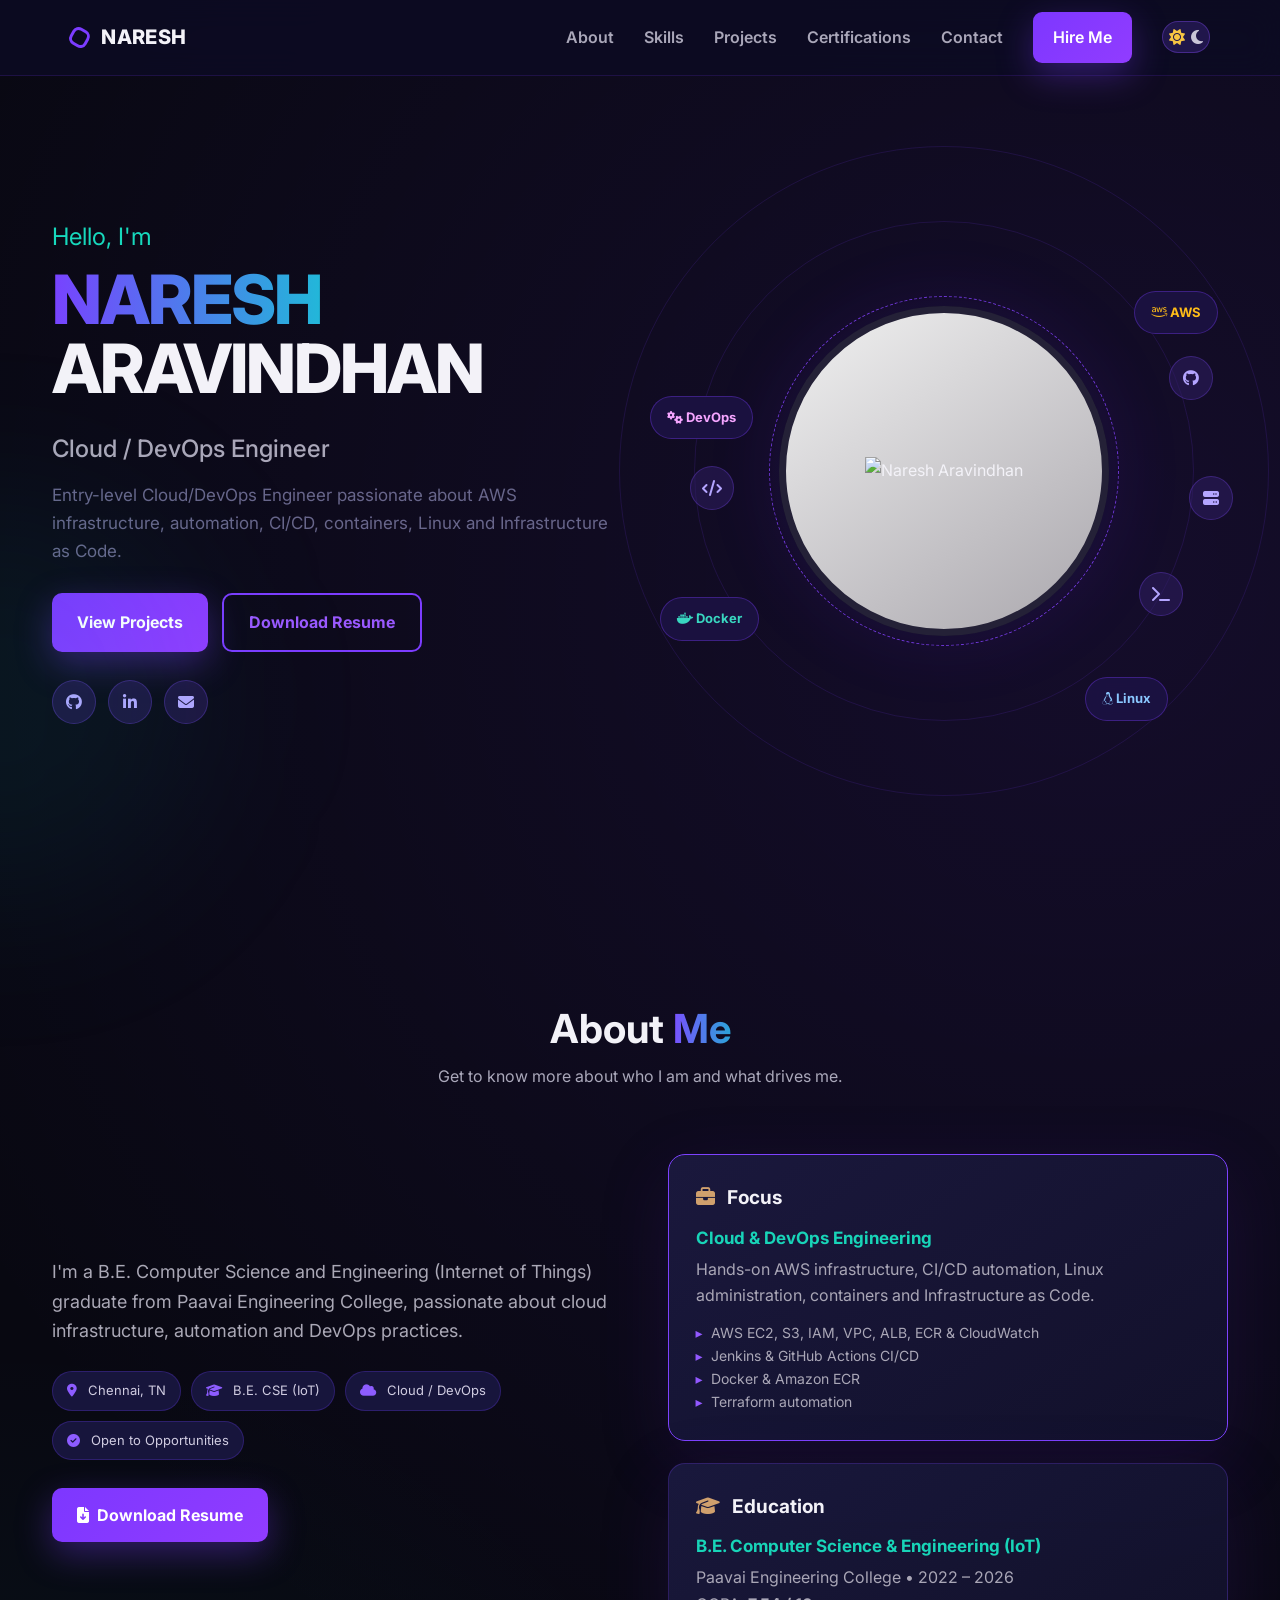
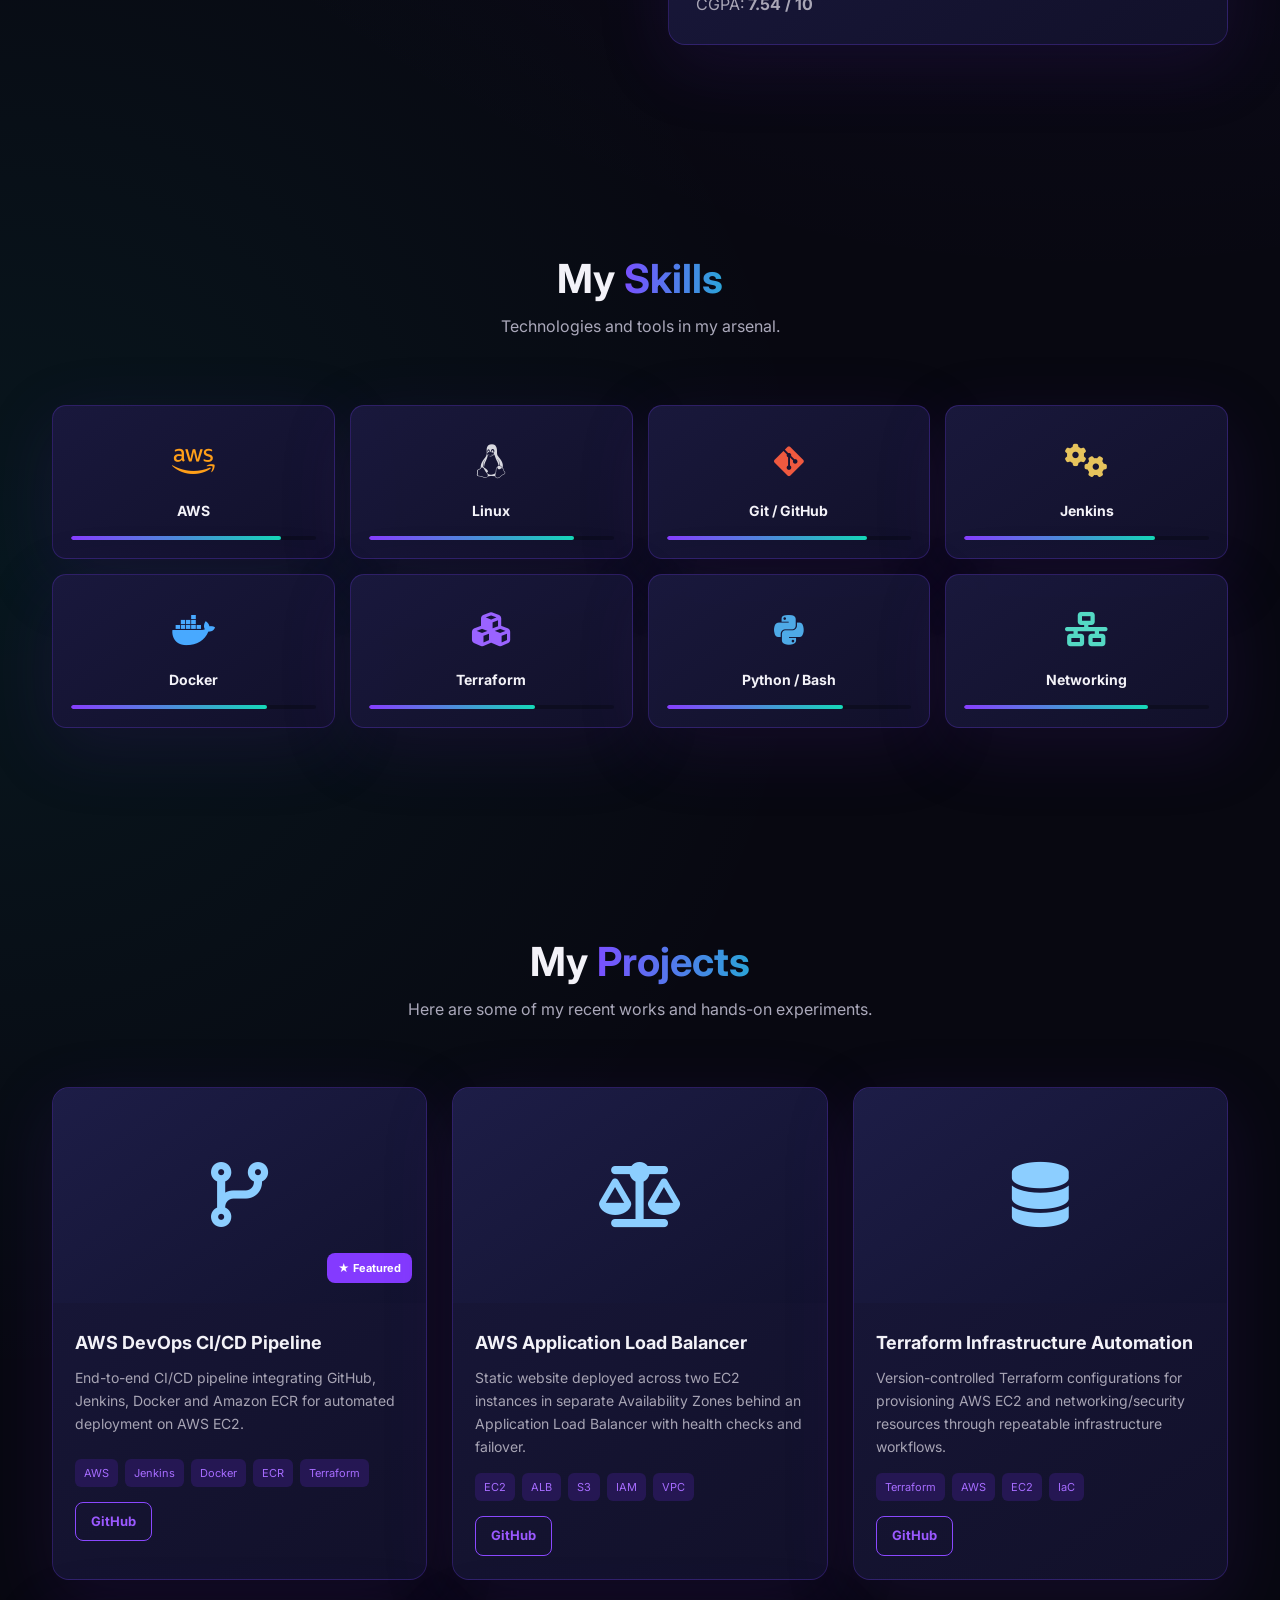
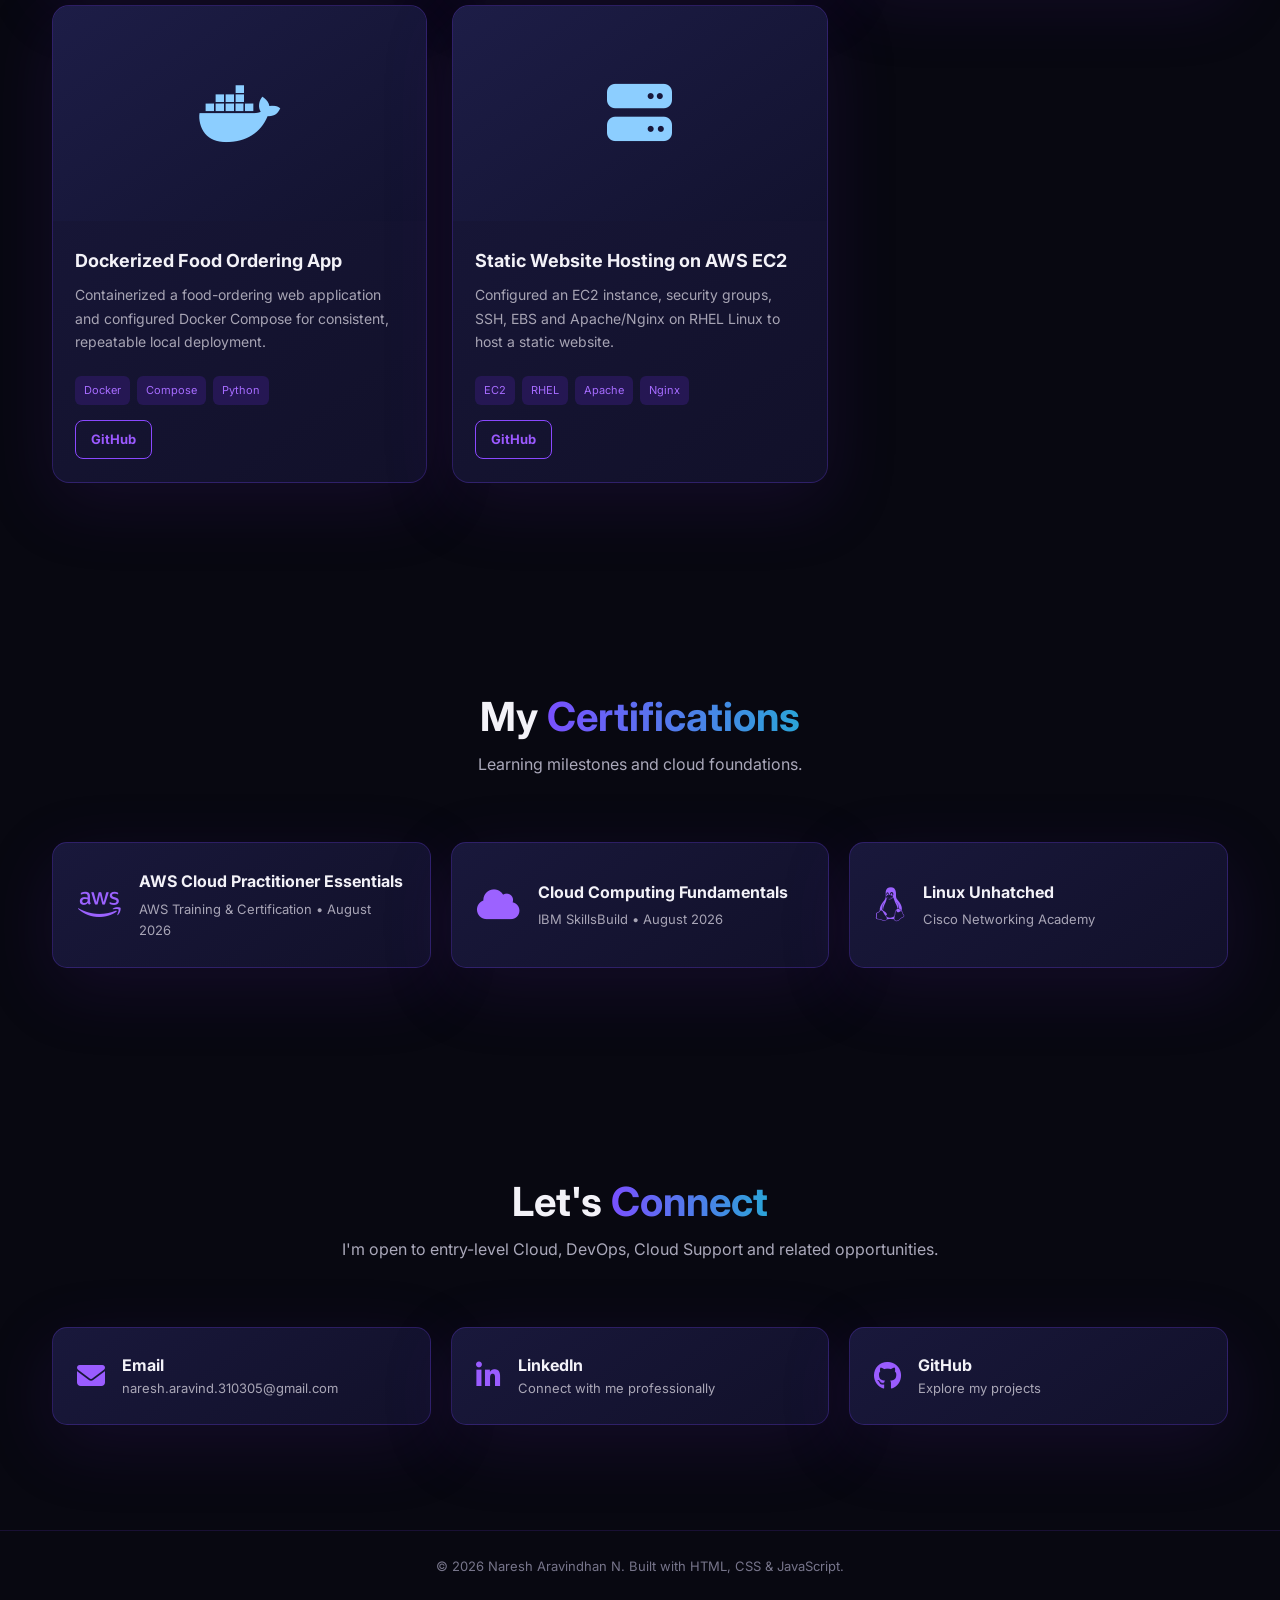
==== index.html @ daa2f1f3 "Update profile avatar with image Replaced placeholder avatar with an image of Naresh Aravindhan." ====
<!DOCTYPE html>
<html lang="en">
<head>
  <meta charset="UTF-8">
  <meta name="viewport" content="width=device-width, initial-scale=1.0">
  <meta name="description" content="Naresh Aravindhan N — Cloud / DevOps Engineer portfolio">
  <title>Naresh Aravindhan | Cloud / DevOps Engineer</title>

  <!-- Fonts / Icons -->
  <link rel="preconnect" href="https://fonts.googleapis.com">
  <link rel="preconnect" href="https://fonts.gstatic.com" crossorigin>
  <link href="https://fonts.googleapis.com/css2?family=Inter:wght@400;500;600;700;800&display=swap" rel="stylesheet">
  <link rel="stylesheet" href="https://cdnjs.cloudflare.com/ajax/libs/font-awesome/6.5.2/css/all.min.css">

  <link rel="stylesheet" href="style.css">
</head>
<body>
  <header class="navbar">
    <a class="brand" href="#home">
      <span class="brand-mark"><i class="fa-solid fa-cloud"></i></span>
      <span>NARESH</span>
    </a>

    <nav class="nav-links" id="navLinks">
      <a href="#about">About</a>
      <a href="#skills">Skills</a>
      <a href="#projects">Projects</a>
      <a href="#certifications">Certifications</a>
      <a href="#contact">Contact</a>
      <a class="hire-btn" href="#contact">Hire Me</a>
      <button class="theme-toggle" id="themeToggle" aria-label="Toggle theme">
        <i class="fa-solid fa-sun"></i>
        <i class="fa-solid fa-moon"></i>
      </button>
    </nav>

    <button class="menu-btn" id="menuBtn" aria-label="Open menu">
      <i class="fa-solid fa-bars"></i>
    </button>
  </header>

  <main>
    <!-- HERO -->
    <section class="hero section" id="home">
      <div class="hero-content">
        <p class="hello">Hello, I'm</p>
        <h1><span>Naresh</span><br>Aravindhan</h1>
        <h2>Cloud / DevOps Engineer</h2>
        <p class="hero-description">
          Entry-level Cloud/DevOps Engineer passionate about AWS infrastructure,
          automation, CI/CD, containers, Linux and Infrastructure as Code.
        </p>

        <div class="hero-buttons">
          <a href="#projects" class="btn btn-primary">View Projects</a>
          <a href="assets/Naresh_Aravindhan_Resume.pdf" class="btn btn-outline" download>
            Download Resume
          </a>
        </div>

        <div class="social-row">
          <a href="https://github.com/naresharavind310305-source" target="_blank" rel="noopener" aria-label="GitHub">
            <i class="fa-brands fa-github"></i>
          </a>
          <a href="https://www.linkedin.com/" target="_blank" rel="noopener" aria-label="LinkedIn">
            <i class="fa-brands fa-linkedin-in"></i>
          </a>
          <a href="mailto:naresh.aravind.310305@gmail.com" aria-label="Email">
            <i class="fa-solid fa-envelope"></i>
          </a>
        </div>
      </div>

      <div class="hero-visual">
        <div class="orbit orbit-1"></div>
        <div class="orbit orbit-2"></div>

        <div class="profile-card">
         <div class="profile-avatar">
  <img src="assets/photo.png" alt="Naresh Aravindhan">
</div>
        </div>

        <span class="floating-tag tag-1"><i class="fa-brands fa-aws"></i> AWS</span>
        <span class="floating-tag tag-2"><i class="fa-brands fa-docker"></i> Docker</span>
        <span class="floating-tag tag-3"><i class="fa-solid fa-gears"></i> DevOps</span>
        <span class="floating-tag tag-4"><i class="fa-brands fa-linux"></i> Linux</span>
        <span class="floating-icon icon-1"><i class="fa-brands fa-github"></i></span>
        <span class="floating-icon icon-2"><i class="fa-solid fa-server"></i></span>
        <span class="floating-icon icon-3"><i class="fa-solid fa-terminal"></i></span>
        <span class="floating-icon icon-4"><i class="fa-solid fa-code"></i></span>
      </div>
    </section>

    <!-- ABOUT -->
    <section class="section" id="about">
      <div class="section-heading">
        <h2>About <span>Me</span></h2>
        <p>Get to know more about who I am and what drives me.</p>
      </div>

      <div class="about-grid">
        <div class="about-left">
          <p>
            I'm a B.E. Computer Science and Engineering (Internet of Things)
            graduate from Paavai Engineering College, passionate about cloud
            infrastructure, automation and DevOps practices.
          </p>

          <div class="chips">
            <span><i class="fa-solid fa-location-dot"></i> Chennai, TN</span>
            <span><i class="fa-solid fa-graduation-cap"></i> B.E. CSE (IoT)</span>
            <span><i class="fa-solid fa-cloud"></i> Cloud / DevOps</span>
            <span><i class="fa-solid fa-circle-check"></i> Open to Opportunities</span>
          </div>

          <a href="assets/Naresh_Aravindhan_Resume.pdf" class="btn btn-primary" download>
            <i class="fa-solid fa-file-arrow-down"></i> Download Resume
          </a>
        </div>

        <div class="about-right">
          <article class="info-card featured-card">
            <h3><i class="fa-solid fa-briefcase"></i> Focus</h3>
            <h4>Cloud & DevOps Engineering</h4>
            <p>Hands-on AWS infrastructure, CI/CD automation, Linux administration, containers and Infrastructure as Code.</p>
            <ul>
              <li>AWS EC2, S3, IAM, VPC, ALB, ECR & CloudWatch</li>
              <li>Jenkins & GitHub Actions CI/CD</li>
              <li>Docker & Amazon ECR</li>
              <li>Terraform automation</li>
            </ul>
          </article>

          <article class="info-card">
            <h3><i class="fa-solid fa-graduation-cap"></i> Education</h3>
            <h4>B.E. Computer Science & Engineering (IoT)</h4>
            <p>Paavai Engineering College • 2022 – 2026</p>
            <p>CGPA: <strong>7.54 / 10</strong></p>
          </article>
        </div>
      </div>
    </section>

    <!-- SKILLS -->
    <section class="section" id="skills">
      <div class="section-heading">
        <h2>My <span>Skills</span></h2>
        <p>Technologies and tools in my arsenal.</p>
      </div>

      <div class="skills-grid">
        <div class="skill-card"><div class="skill-icon aws"><i class="fa-brands fa-aws"></i></div><h3>AWS</h3><div class="skill-bar"><span style="width:86%"></span></div></div>
        <div class="skill-card"><div class="skill-icon linux"><i class="fa-brands fa-linux"></i></div><h3>Linux</h3><div class="skill-bar"><span style="width:84%"></span></div></div>
        <div class="skill-card"><div class="skill-icon git"><i class="fa-brands fa-git-alt"></i></div><h3>Git / GitHub</h3><div class="skill-bar"><span style="width:82%"></span></div></div>
        <div class="skill-card"><div class="skill-icon jenkins"><i class="fa-solid fa-gears"></i></div><h3>Jenkins</h3><div class="skill-bar"><span style="width:78%"></span></div></div>
        <div class="skill-card"><div class="skill-icon docker"><i class="fa-brands fa-docker"></i></div><h3>Docker</h3><div class="skill-bar"><span style="width:80%"></span></div></div>
        <div class="skill-card"><div class="skill-icon terraform"><i class="fa-solid fa-cubes"></i></div><h3>Terraform</h3><div class="skill-bar"><span style="width:68%"></span></div></div>
        <div class="skill-card"><div class="skill-icon python"><i class="fa-brands fa-python"></i></div><h3>Python / Bash</h3><div class="skill-bar"><span style="width:72%"></span></div></div>
        <div class="skill-card"><div class="skill-icon network"><i class="fa-solid fa-network-wired"></i></div><h3>Networking</h3><div class="skill-bar"><span style="width:75%"></span></div></div>
      </div>
    </section>

    <!-- PROJECTS -->
    <section class="section" id="projects">
      <div class="section-heading">
        <h2>My <span>Projects</span></h2>
        <p>Here are some of my recent works and hands-on experiments.</p>
      </div>

      <div class="projects-grid">
        <article class="project-card">
          <div class="project-art"><i class="fa-solid fa-code-branch"></i></div>
          <div class="project-body">
            <span class="featured-label">★ Featured</span>
            <h3>AWS DevOps CI/CD Pipeline</h3>
            <p>End-to-end CI/CD pipeline integrating GitHub, Jenkins, Docker and Amazon ECR for automated deployment on AWS EC2.</p>
            <div class="project-tags"><span>AWS</span><span>Jenkins</span><span>Docker</span><span>ECR</span><span>Terraform</span></div>
            <div class="project-links">
              <a href="https://github.com/naresharavind310305-source" target="_blank" rel="noopener">GitHub</a>
            </div>
          </div>
        </article>

        <article class="project-card">
          <div class="project-art"><i class="fa-solid fa-scale-balanced"></i></div>
          <div class="project-body">
            <h3>AWS Application Load Balancer</h3>
            <p>Static website deployed across two EC2 instances in separate Availability Zones behind an Application Load Balancer with health checks and failover.</p>
            <div class="project-tags"><span>EC2</span><span>ALB</span><span>S3</span><span>IAM</span><span>VPC</span></div>
            <div class="project-links">
              <a href="https://github.com/naresharavind310305-source" target="_blank" rel="noopener">GitHub</a>
            </div>
          </div>
        </article>

        <article class="project-card">
          <div class="project-art"><i class="fa-solid fa-database"></i></div>
          <div class="project-body">
            <h3>Terraform Infrastructure Automation</h3>
            <p>Version-controlled Terraform configurations for provisioning AWS EC2 and networking/security resources through repeatable infrastructure workflows.</p>
            <div class="project-tags"><span>Terraform</span><span>AWS</span><span>EC2</span><span>IaC</span></div>
            <div class="project-links">
              <a href="https://github.com/naresharavind310305-source" target="_blank" rel="noopener">GitHub</a>
            </div>
          </div>
        </article>

        <article class="project-card">
          <div class="project-art"><i class="fa-brands fa-docker"></i></div>
          <div class="project-body">
            <h3>Dockerized Food Ordering App</h3>
            <p>Containerized a food-ordering web application and configured Docker Compose for consistent, repeatable local deployment.</p>
            <div class="project-tags"><span>Docker</span><span>Compose</span><span>Python</span></div>
            <div class="project-links">
              <a href="https://github.com/naresharavind310305-source" target="_blank" rel="noopener">GitHub</a>
            </div>
          </div>
        </article>

        <article class="project-card">
          <div class="project-art"><i class="fa-solid fa-server"></i></div>
          <div class="project-body">
            <h3>Static Website Hosting on AWS EC2</h3>
            <p>Configured an EC2 instance, security groups, SSH, EBS and Apache/Nginx on RHEL Linux to host a static website.</p>
            <div class="project-tags"><span>EC2</span><span>RHEL</span><span>Apache</span><span>Nginx</span></div>
            <div class="project-links">
              <a href="https://github.com/naresharavind310305-source" target="_blank" rel="noopener">GitHub</a>
            </div>
          </div>
        </article>
      </div>
    </section>

    <!-- CERTIFICATIONS -->
    <section class="section" id="certifications">
      <div class="section-heading">
        <h2>My <span>Certifications</span></h2>
        <p>Learning milestones and cloud foundations.</p>
      </div>

      <div class="cert-grid">
        <article class="cert-card">
          <div class="cert-icon"><i class="fa-brands fa-aws"></i></div>
          <div><h3>AWS Cloud Practitioner Essentials</h3><p>AWS Training & Certification • August 2026</p></div>
        </article>
        <article class="cert-card">
          <div class="cert-icon"><i class="fa-solid fa-cloud"></i></div>
          <div><h3>Cloud Computing Fundamentals</h3><p>IBM SkillsBuild • August 2026</p></div>
        </article>
        <article class="cert-card">
          <div class="cert-icon"><i class="fa-brands fa-linux"></i></div>
          <div><h3>Linux Unhatched</h3><p>Cisco Networking Academy</p></div>
        </article>
      </div>
    </section>

    <!-- CONTACT -->
    <section class="section contact-section" id="contact">
      <div class="section-heading">
        <h2>Let's <span>Connect</span></h2>
        <p>I'm open to entry-level Cloud, DevOps, Cloud Support and related opportunities.</p>
      </div>

      <div class="contact-grid">
        <a href="mailto:naresh.aravind.310305@gmail.com" class="contact-card">
          <i class="fa-solid fa-envelope"></i>
          <div><h3>Email</h3><p>naresh.aravind.310305@gmail.com</p></div>
        </a>
        <a href="https://www.linkedin.com/" target="_blank" rel="noopener" class="contact-card">
          <i class="fa-brands fa-linkedin-in"></i>
          <div><h3>LinkedIn</h3><p>Connect with me professionally</p></div>
        </a>
        <a href="https://github.com/naresharavind310305-source" target="_blank" rel="noopener" class="contact-card">
          <i class="fa-brands fa-github"></i>
          <div><h3>GitHub</h3><p>Explore my projects</p></div>
        </a>
      </div>
    </section>
  </main>

  <footer>
    <p>© <span id="year"></span> Naresh Aravindhan N. Built with HTML, CSS & JavaScript.</p>
  </footer>

  <script src="script.js"></script>
</body>
</html>
---- style.css ----
:root{
  --bg:#080811;
  --bg-soft:#111127;
  --card:#171735;
  --card-2:#1c1b42;
  --text:#f3f2f8;
  --muted:#aaa8ba;
  --purple:#7c3cff;
  --purple-2:#9b54ff;
  --blue:#269bdc;
  --cyan:#17d9bd;
  --border:rgba(132,70,255,.42);
  --shadow:0 20px 70px rgba(72,25,145,.18);
}

*{box-sizing:border-box;margin:0;padding:0}
html{scroll-behavior:smooth}
body{
  font-family:Inter,system-ui,sans-serif;
  background:
    radial-gradient(circle at 0% 45%,rgba(0,220,200,.07),transparent 28%),
    radial-gradient(circle at 85% 12%,rgba(123,52,255,.11),transparent 30%),
    var(--bg);
  color:var(--text);
  line-height:1.65;
  overflow-x:hidden;
}
body.light{
  --bg:#f7f6fc;--bg-soft:#fff;--card:#fff;--card-2:#f0edff;
  --text:#161423;--muted:#625f70;--border:rgba(104,48,220,.3);
  background:linear-gradient(135deg,#f9f8ff,#eeeaff);
}
a{color:inherit;text-decoration:none}
button{font:inherit}
.section{max-width:1240px;margin:auto;padding:105px 32px}
.navbar{
  position:sticky;top:0;z-index:1000;height:76px;
  display:flex;align-items:center;justify-content:space-between;
  padding:0 5.5%;background:rgba(13,12,35,.91);
  border-bottom:1px solid rgba(124,60,255,.16);
  backdrop-filter:blur(16px)
}
body.light .navbar{background:rgba(247,246,252,.9)}
.brand{display:flex;align-items:center;gap:12px;font-size:20px;font-weight:800;letter-spacing:.3px}
.brand-mark{
  width:19px;height:19px;border:3px solid var(--purple);
  border-radius:7px;transform:rotate(30deg);display:grid;place-items:center
}
.brand-mark i{font-size:0}
.nav-links{display:flex;align-items:center;gap:30px;color:#aaa7b9;font-weight:600}
.nav-links a{transition:.25s}
.nav-links a:hover{color:#fff}
body.light .nav-links a:hover{color:var(--purple)}
.hire-btn,.btn-primary{
  background:linear-gradient(135deg,#7d37ff,#913cff);
  box-shadow:0 12px 35px rgba(124,60,255,.35)
}
.hire-btn{padding:12px 20px;border-radius:9px;color:white!important}
.theme-toggle{
  width:48px;height:32px;border:1px solid rgba(139,77,255,.35);
  border-radius:20px;background:#20164b;color:#f7c542;cursor:pointer;
  display:flex;align-items:center;justify-content:space-evenly
}
.theme-toggle i:last-child{color:#c9c5d8}
.menu-btn{display:none;background:none;border:0;color:white;font-size:22px}
.hero{min-height:calc(100vh - 76px);display:grid;grid-template-columns:1fr 1fr;align-items:center;gap:40px;padding-top:70px;position:relative}
.hero:before{content:"";position:absolute;width:400px;height:400px;background:rgba(0,215,190,.07);filter:blur(90px);left:-220px;bottom:0;border-radius:50%}
.hello{font-size:24px;color:var(--cyan);margin-bottom:8px}
.hero h1{font-size:68px;line-height:1.02;text-transform:uppercase;font-weight:800;letter-spacing:-2px}
.hero h1 span{
  background:linear-gradient(90deg,#7842ff,#22b7d9);
  -webkit-background-clip:text;background-clip:text;color:transparent
}
.hero h2{font-size:24px;color:#aaa7b9;font-weight:500;margin:25px 0 13px}
.hero-description{max-width:620px;color:#68668b;font-size:17px}
.hero-buttons{display:flex;gap:14px;margin-top:28px}
.btn{display:inline-flex;align-items:center;justify-content:center;gap:8px;padding:14px 25px;border-radius:10px;font-weight:700;transition:.25s}
.btn:hover{transform:translateY(-3px)}
.btn-primary{color:white}
.btn-outline{border:2px solid var(--purple);color:#9a59ff}
.social-row{display:flex;gap:12px;margin-top:28px}
.social-row a,.floating-icon{
  width:44px;height:44px;border-radius:50%;display:grid;place-items:center;
  background:rgba(48,31,102,.5);border:1px solid rgba(130,75,255,.28);color:#b4a5ff
}
.hero-visual{min-height:560px;position:relative;display:grid;place-items:center}
.profile-card{width:350px;height:350px;border-radius:50%;position:relative;z-index:2;padding:10px}
.profile-card:before{
  content:"";position:absolute;inset:0;border-radius:50%;
  border:1px dashed rgba(133,66,255,.8);animation:spin 18s linear infinite
}
.profile-avatar{
  width:100%;height:100%;border-radius:50%;display:grid;place-items:center;
  background:linear-gradient(145deg,#f1f1f1,#aaa7ad);
  border:7px solid #242137;box-shadow:0 0 80px rgba(104,42,255,.12)
}
.profile-avatar span{font-size:76px;font-weight:800;letter-spacing:-6px;color:#272330}
.orbit{position:absolute;border:1px solid rgba(124,60,255,.14);border-radius:50%}
.orbit-1{width:500px;height:500px}.orbit-2{width:650px;height:650px}
.floating-tag{
  position:absolute;padding:10px 16px;border-radius:25px;
  background:rgba(29,19,69,.85);border:1px solid rgba(124,60,255,.35);
  color:#9b88ff;font-size:13px;font-weight:700;z-index:4;backdrop-filter:blur(8px)
}
.tag-1{top:100px;right:10px;color:#ffbd18}.tag-2{bottom:110px;left:0;color:#39d7c0}
.tag-3{top:205px;left:-10px;color:#f5a5ff}.tag-4{bottom:30px;right:60px;color:#8ac7ff}
.floating-icon{position:absolute;z-index:3}
.icon-1{right:15px;top:165px}.icon-2{right:-5px;top:285px}.icon-3{right:45px;bottom:135px}.icon-4{left:30px;top:275px}
@keyframes spin{to{transform:rotate(360deg)}}
.section-heading{text-align:center;margin-bottom:65px}
.section-heading h2{font-size:40px;line-height:1.2}
.section-heading h2 span{background:linear-gradient(90deg,#7950ff,#2ba4d8);-webkit-background-clip:text;color:transparent}
.section-heading p{color:var(--muted);font-size:16px;margin-top:10px}
.about-grid{display:grid;grid-template-columns:1fr 1fr;gap:55px;align-items:center}
.about-left>p{font-size:18px;color:#aaa8b6;max-width:620px;margin-bottom:25px}
.chips{display:flex;flex-wrap:wrap;gap:10px;margin-bottom:28px}
.chips span{padding:8px 14px;border-radius:22px;background:#17153c;border:1px solid rgba(111,63,255,.25);font-size:13px;color:#d0cce1}
.chips i{margin-right:7px;color:#8d5cff}
.about-right{display:grid;gap:22px}
.info-card,.skill-card,.project-card,.cert-card,.contact-card{
  background:linear-gradient(145deg,rgba(26,25,62,.96),rgba(18,17,43,.96));
  border:1px solid rgba(121,65,255,.25);box-shadow:var(--shadow)
}
.info-card{padding:27px;border-radius:17px}
.featured-card{border-color:#7d42ff}
.info-card h3{font-size:19px;margin-bottom:10px}.info-card h3 i{color:#d0a06d;margin-right:8px}
.info-card h4{color:#18d4b8;font-size:17px;margin-bottom:4px}.info-card p{color:#a9a6b6}
.info-card ul{list-style:none;margin-top:12px;color:#aaa7b7;font-size:14px}
.info-card li:before{content:"▸";color:#9258ff;margin-right:8px}
.skills-grid{display:grid;grid-template-columns:repeat(4,1fr);gap:15px}
.skill-card{padding:25px 18px 18px;border-radius:14px;text-align:center;transition:.25s}
.skill-card:hover{transform:translateY(-6px);border-color:#884cff}
.skill-icon{height:60px;display:grid;place-items:center;font-size:34px}
.aws{color:#ff9f19}.linux{color:#d9d9e0}.git{color:#ef593f}.jenkins{color:#e6c35c}
.docker{color:#48a9ff}.terraform{color:#9a63ff}.python{color:#4eaae7}.network{color:#54d9c4}
.skill-card h3{font-size:14px;margin:8px 0 14px}.skill-bar{height:4px;background:#0d0d20;border-radius:10px;overflow:hidden}
.skill-bar span{height:100%;display:block;background:linear-gradient(90deg,#873eff,#15d9b8);border-radius:10px}
.projects-grid{display:grid;grid-template-columns:repeat(3,1fr);gap:25px}
.project-card{border-radius:17px;overflow:hidden;position:relative;transition:.25s}
.project-card:hover{transform:translateY(-6px);border-color:#8247ff}
.project-art{height:215px;display:grid;place-items:center;background:linear-gradient(145deg,#1d1d47,#12122e);font-size:65px;color:#8cceff}
.project-body{padding:25px 22px 23px;position:relative}
.featured-label{position:absolute;right:14px;top:-50px;background:#843aff;color:#fff;border-radius:8px;padding:6px 11px;font-size:11px;font-weight:700}
.project-body h3{font-size:18px;margin-bottom:8px}.project-body p{color:#a7a4b4;font-size:14px;min-height:78px}
.project-tags{display:flex;flex-wrap:wrap;gap:7px;margin:15px 0}
.project-tags span{padding:5px 9px;border-radius:6px;background:#251753;color:#a66cff;font-size:11px}
.project-links a{display:inline-block;border:1px solid #8a48ff;color:#9b59ff;border-radius:8px;padding:8px 15px;font-size:13px;font-weight:700}
.cert-grid{display:grid;grid-template-columns:repeat(3,1fr);gap:20px}
.cert-card{padding:25px;border-radius:15px;display:flex;align-items:center;gap:18px}
.cert-icon{font-size:34px;color:#9c62ff}.cert-card h3{font-size:16px}.cert-card p{color:#a8a5b6;font-size:13px;margin-top:4px}
.contact-grid{display:grid;grid-template-columns:repeat(3,1fr);gap:20px}
.contact-card{border-radius:15px;padding:24px;display:flex;align-items:center;gap:17px;transition:.25s}
.contact-card:hover{transform:translateY(-4px);border-color:#864aff}
.contact-card>i{font-size:28px;color:#9a5cff}.contact-card h3{font-size:16px}.contact-card p{font-size:13px;color:#aaa7b7;word-break:break-word}
footer{padding:25px;text-align:center;border-top:1px solid rgba(124,60,255,.15);color:#77758b;font-size:13px}
@media(max-width:1000px){
  .nav-links{gap:16px}.skills-grid{grid-template-columns:repeat(2,1fr)}
  .projects-grid{grid-template-columns:1fr 1fr}
  .cert-grid,.contact-grid{grid-template-columns:1fr}
}
@media(max-width:800px){
  .navbar{height:68px}.nav-links{position:absolute;top:68px;left:0;right:0;display:none;flex-direction:column;align-items:stretch;padding:20px;background:#0d0c22;border-bottom:1px solid #25184e}
  .nav-links.open{display:flex}.nav-links a{padding:10px 5%}.hire-btn{text-align:center;margin:4px 5%}
  .theme-toggle{margin:auto}.menu-btn{display:block}.hero{grid-template-columns:1fr;text-align:center;padding-top:65px}
  .hero-description{margin:auto}.hero-buttons,.social-row{justify-content:center}.hero-visual{min-height:470px}
  .profile-card{width:290px;height:290px}.orbit-1{width:400px;height:400px}.orbit-2{width:480px;height:480px}
  .tag-1{right:0}.tag-3{left:0}.tag-4{right:0}.icon-4{left:0}
  .about-grid{grid-template-columns:1fr}.about-left{text-align:center}.chips{justify-content:center}
  .projects-grid{grid-template-columns:1fr}
}
@media(max-width:520px){
  .section{padding:75px 18px}.hero h1{font-size:46px}.hero h2{font-size:20px}
  .hero-buttons{flex-direction:column}.btn{width:100%}.hero-visual{min-height:390px}
  .profile-card{width:240px;height:240px}.profile-avatar span{font-size:56px}
  .orbit-1{width:330px;height:330px}.orbit-2{width:390px;height:390px}
  .floating-tag{font-size:10px;padding:7px 10px}.floating-icon{width:35px;height:35px}
  .skills-grid{grid-template-columns:1fr 1fr}.section-heading h2{font-size:33px}
}
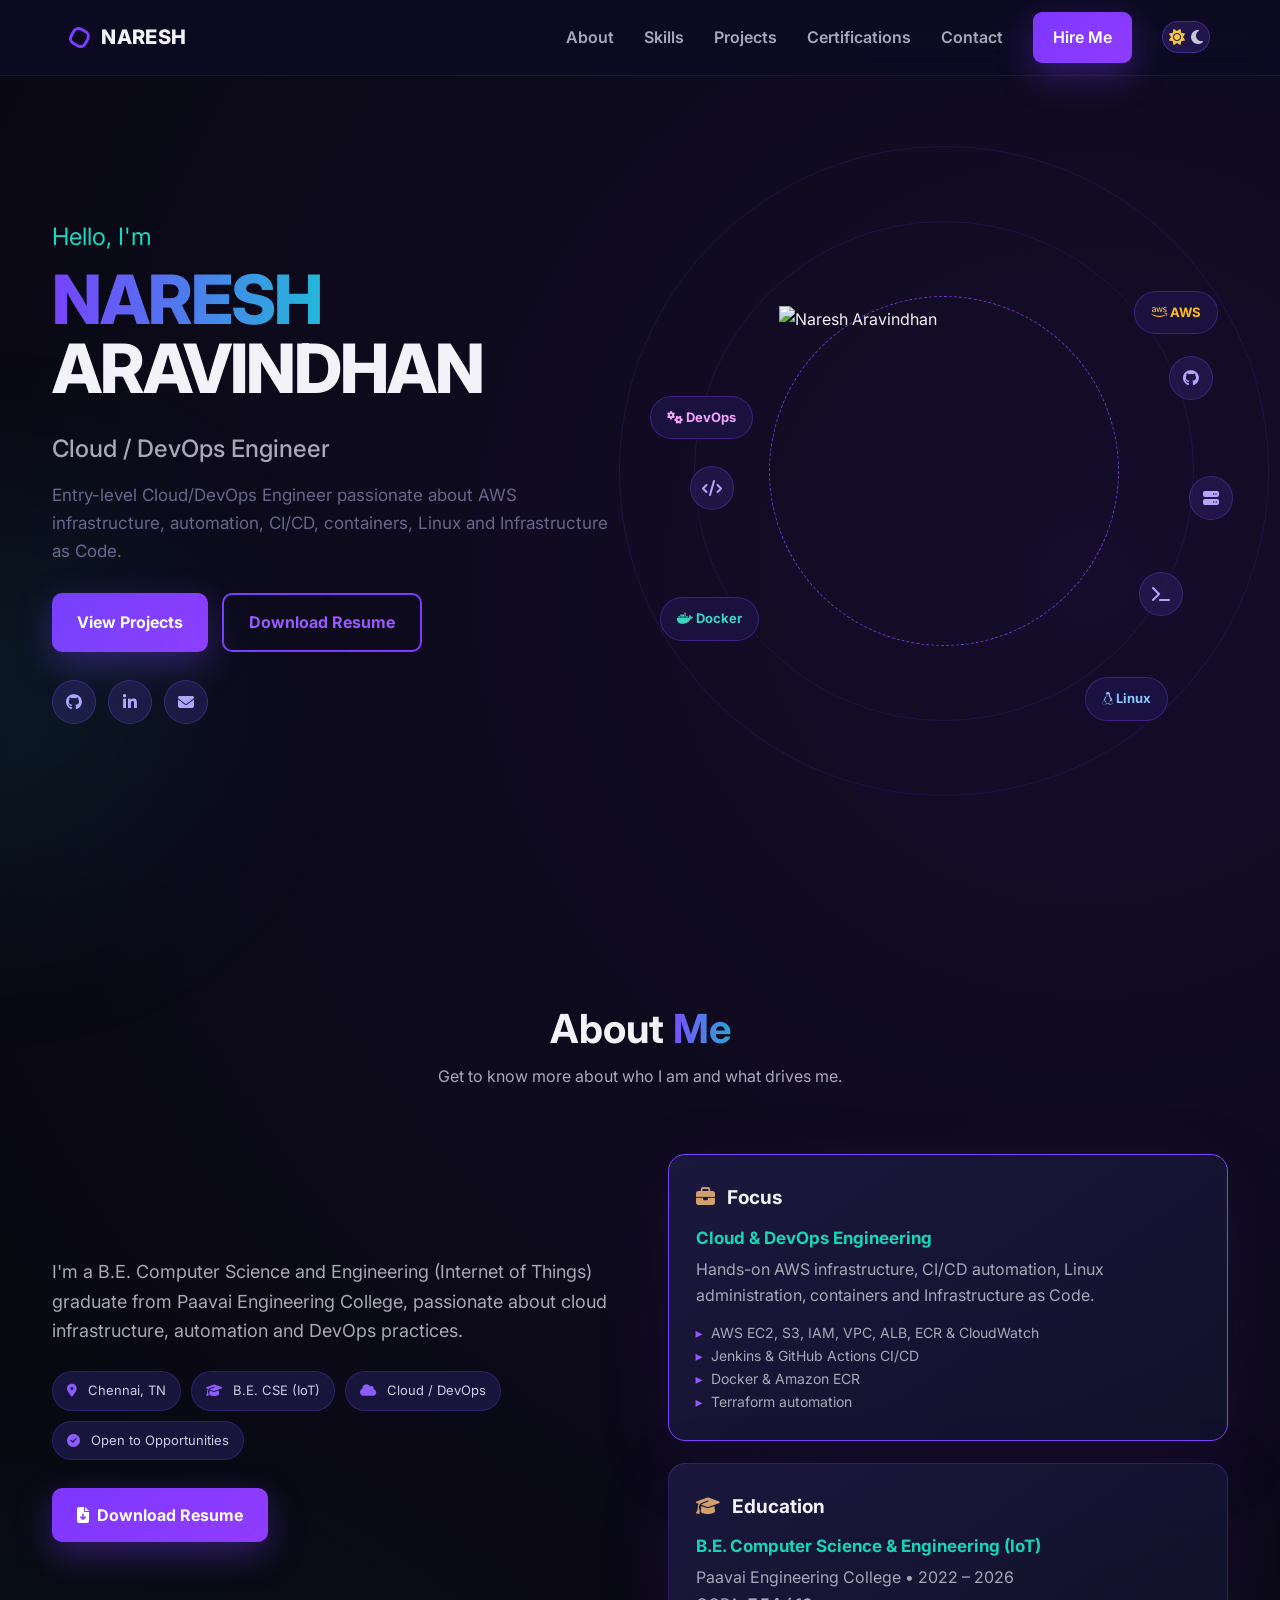
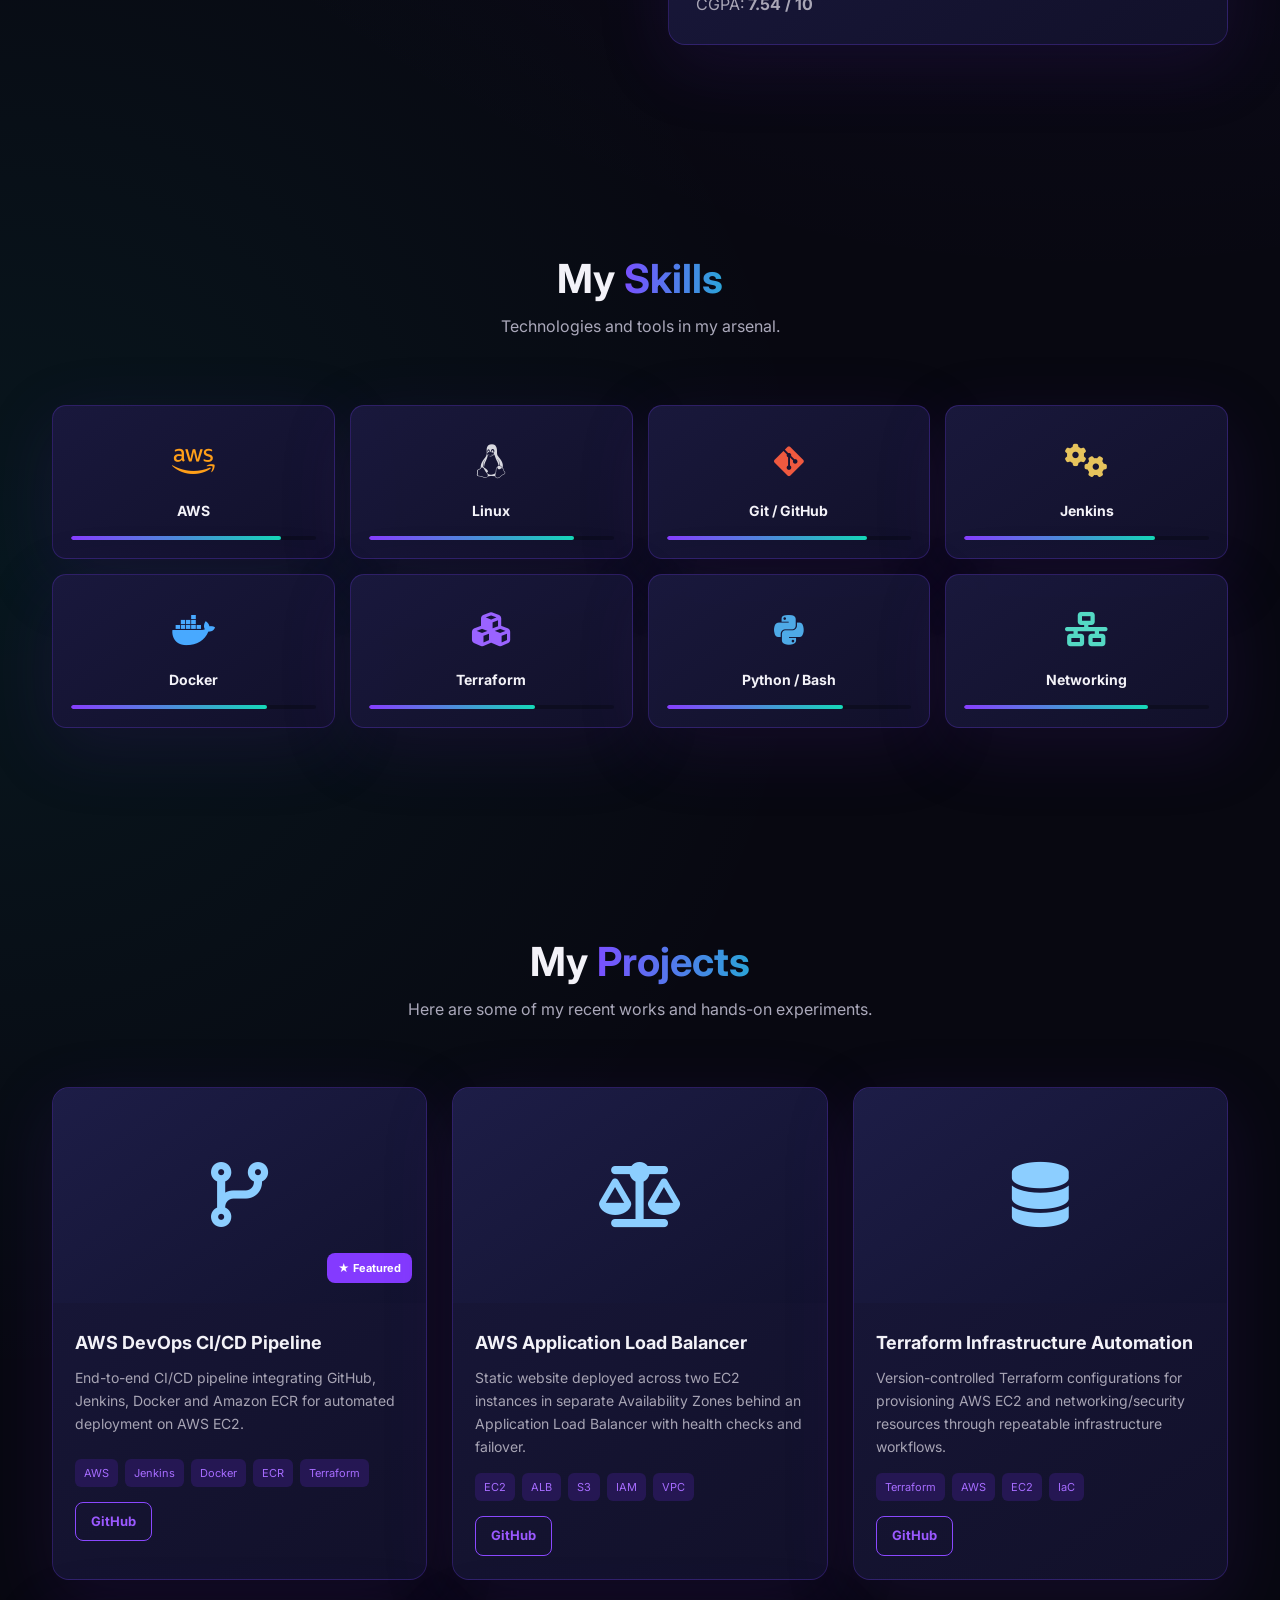
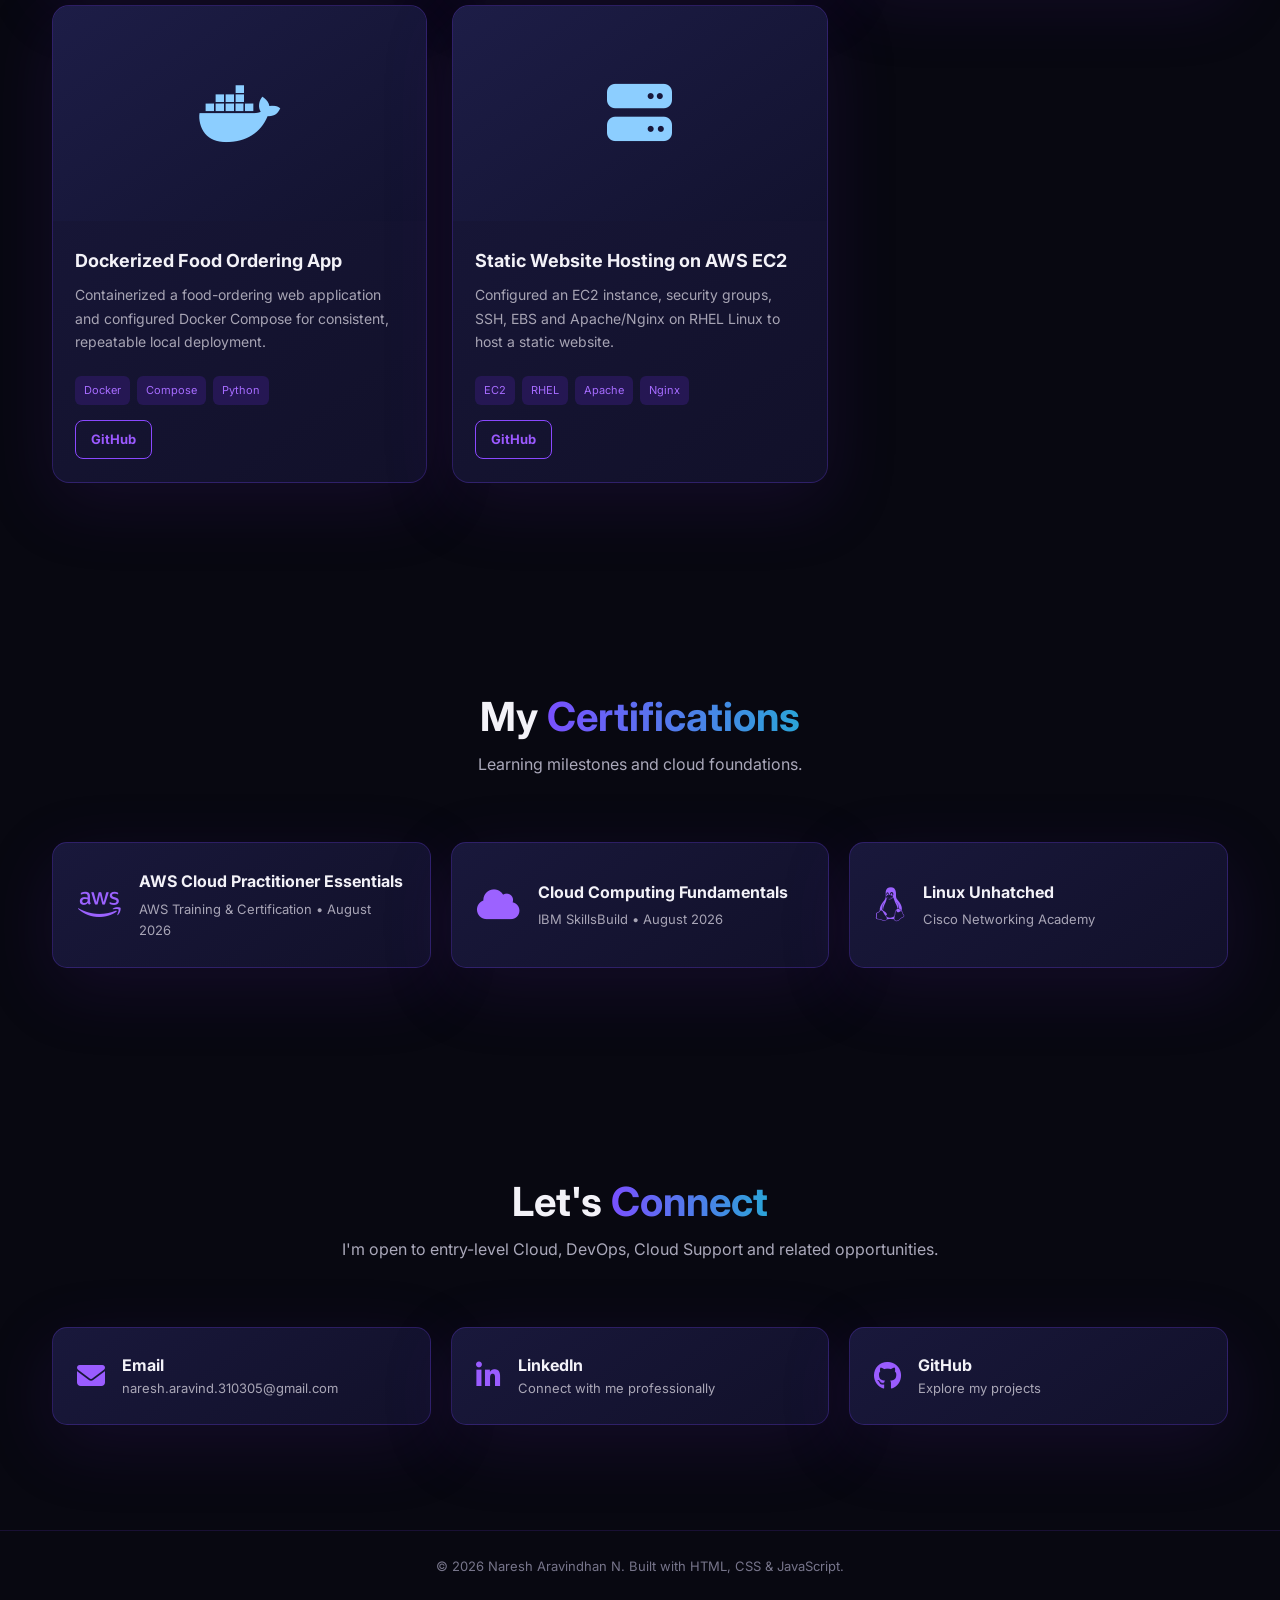
==== commit ac2a9ace: "Update index.html" ====
--- a/index.html
+++ b/index.html
@@ -76,9 +76,7 @@
         <div class="orbit orbit-2"></div>
 
         <div class="profile-card">
-         <div class="profile-avatar">
-  <img src="assets/photo.png" alt="Naresh Aravindhan">
-</div>
+        <img src="assets/photo.png" alt="Naresh Aravindhan">
         </div>
 
         <span class="floating-tag tag-1"><i class="fa-brands fa-aws"></i> AWS</span>
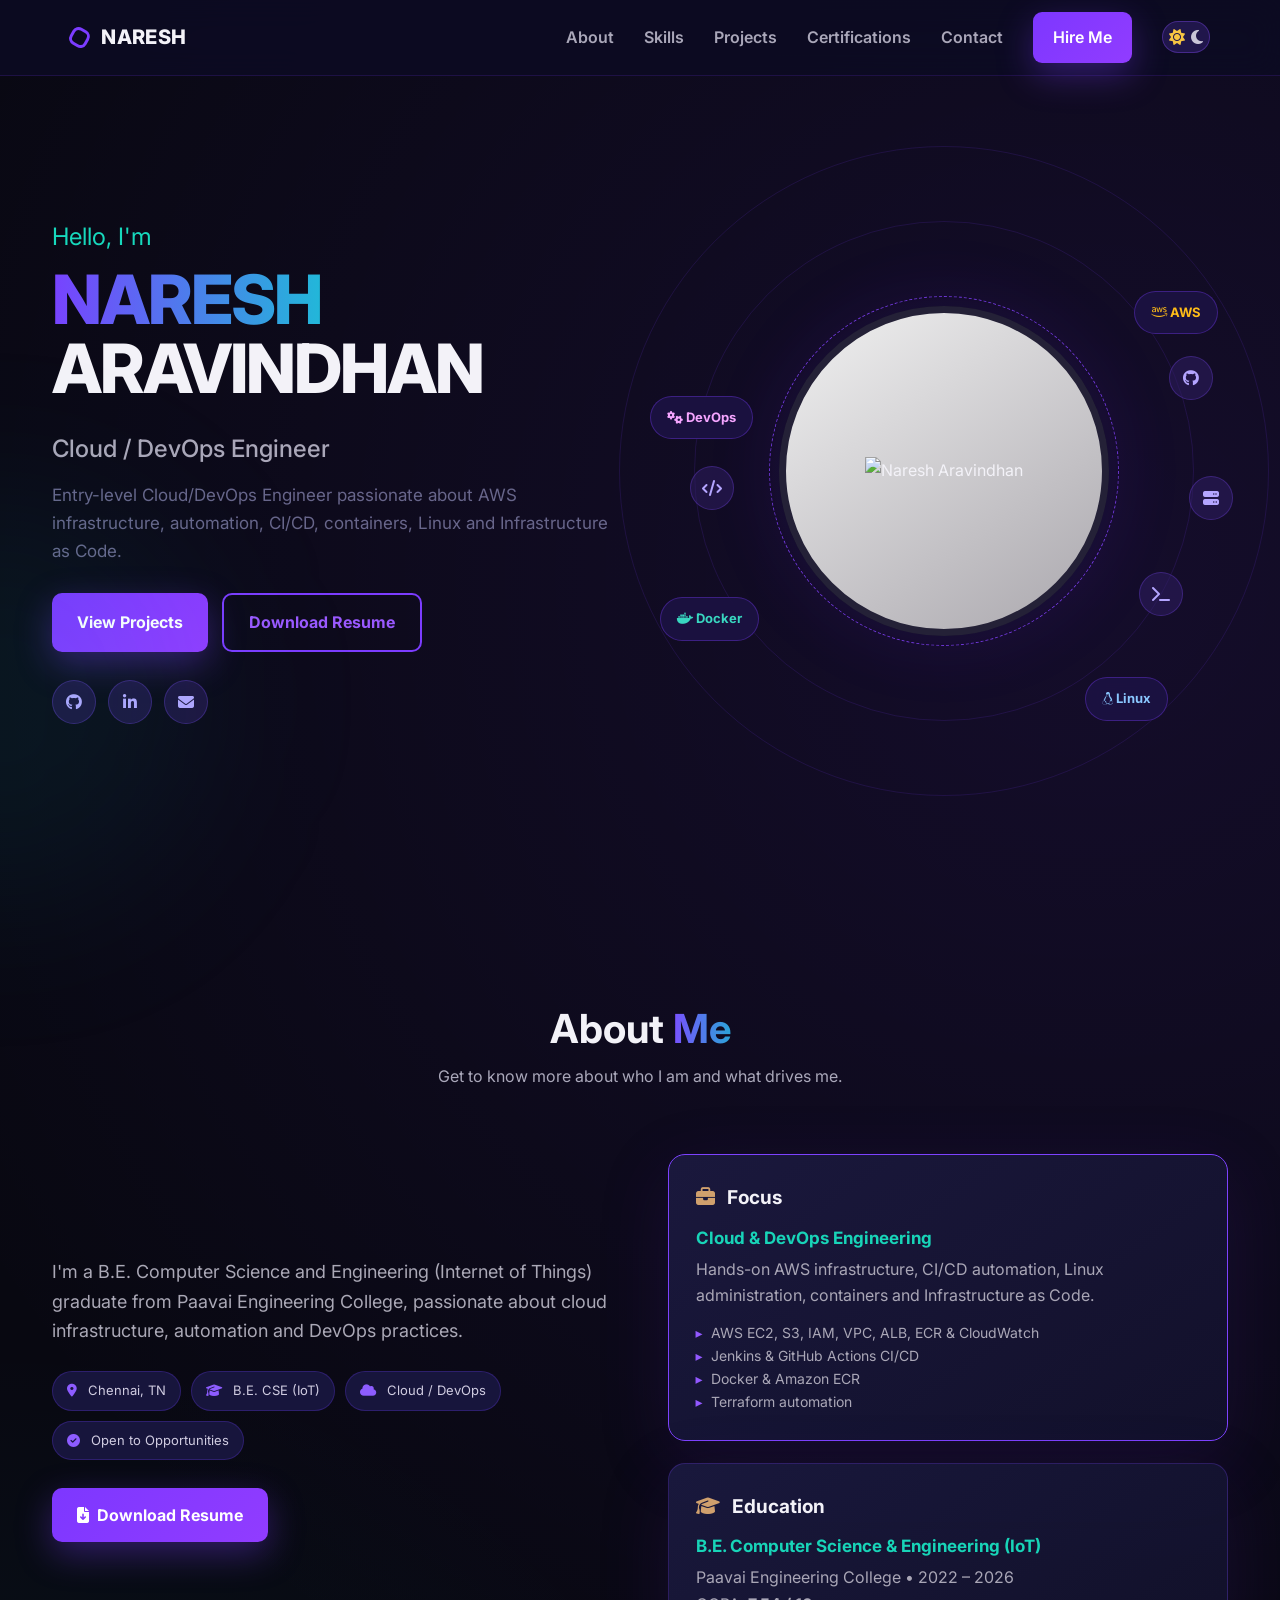
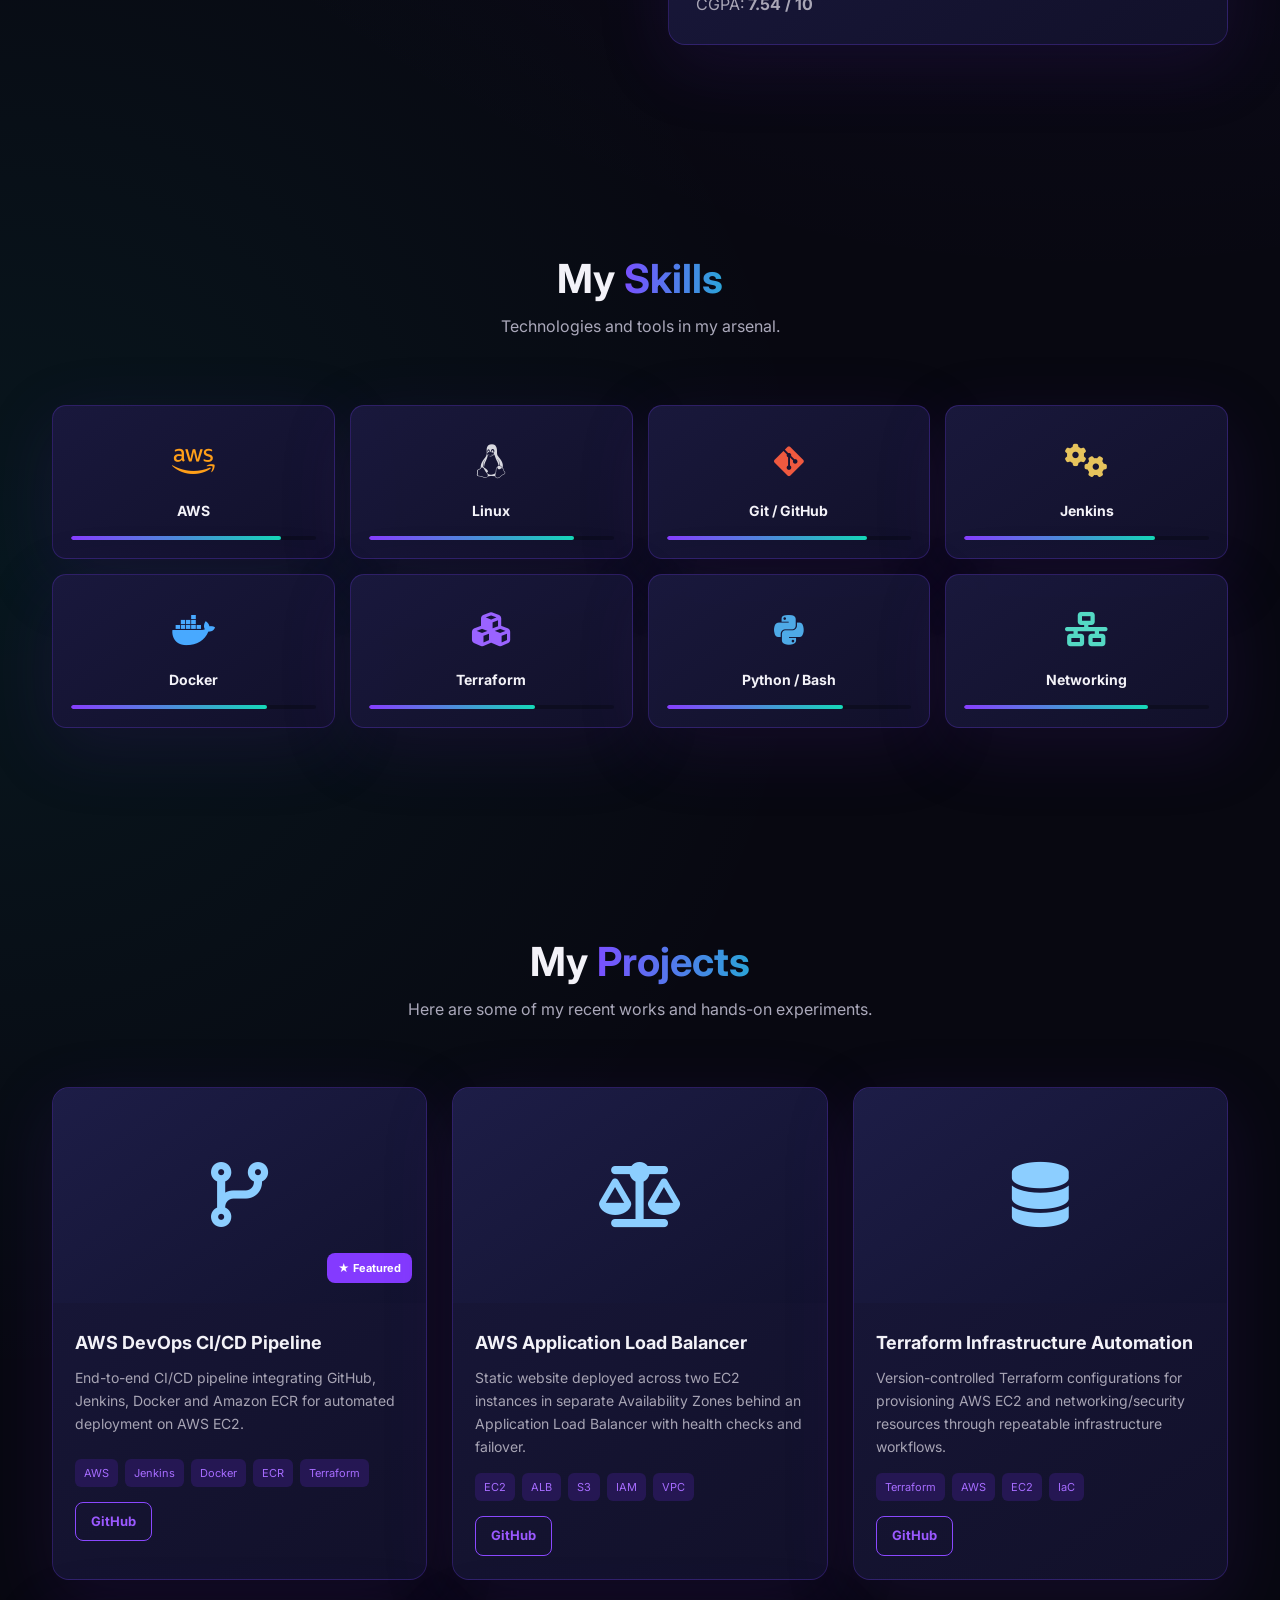
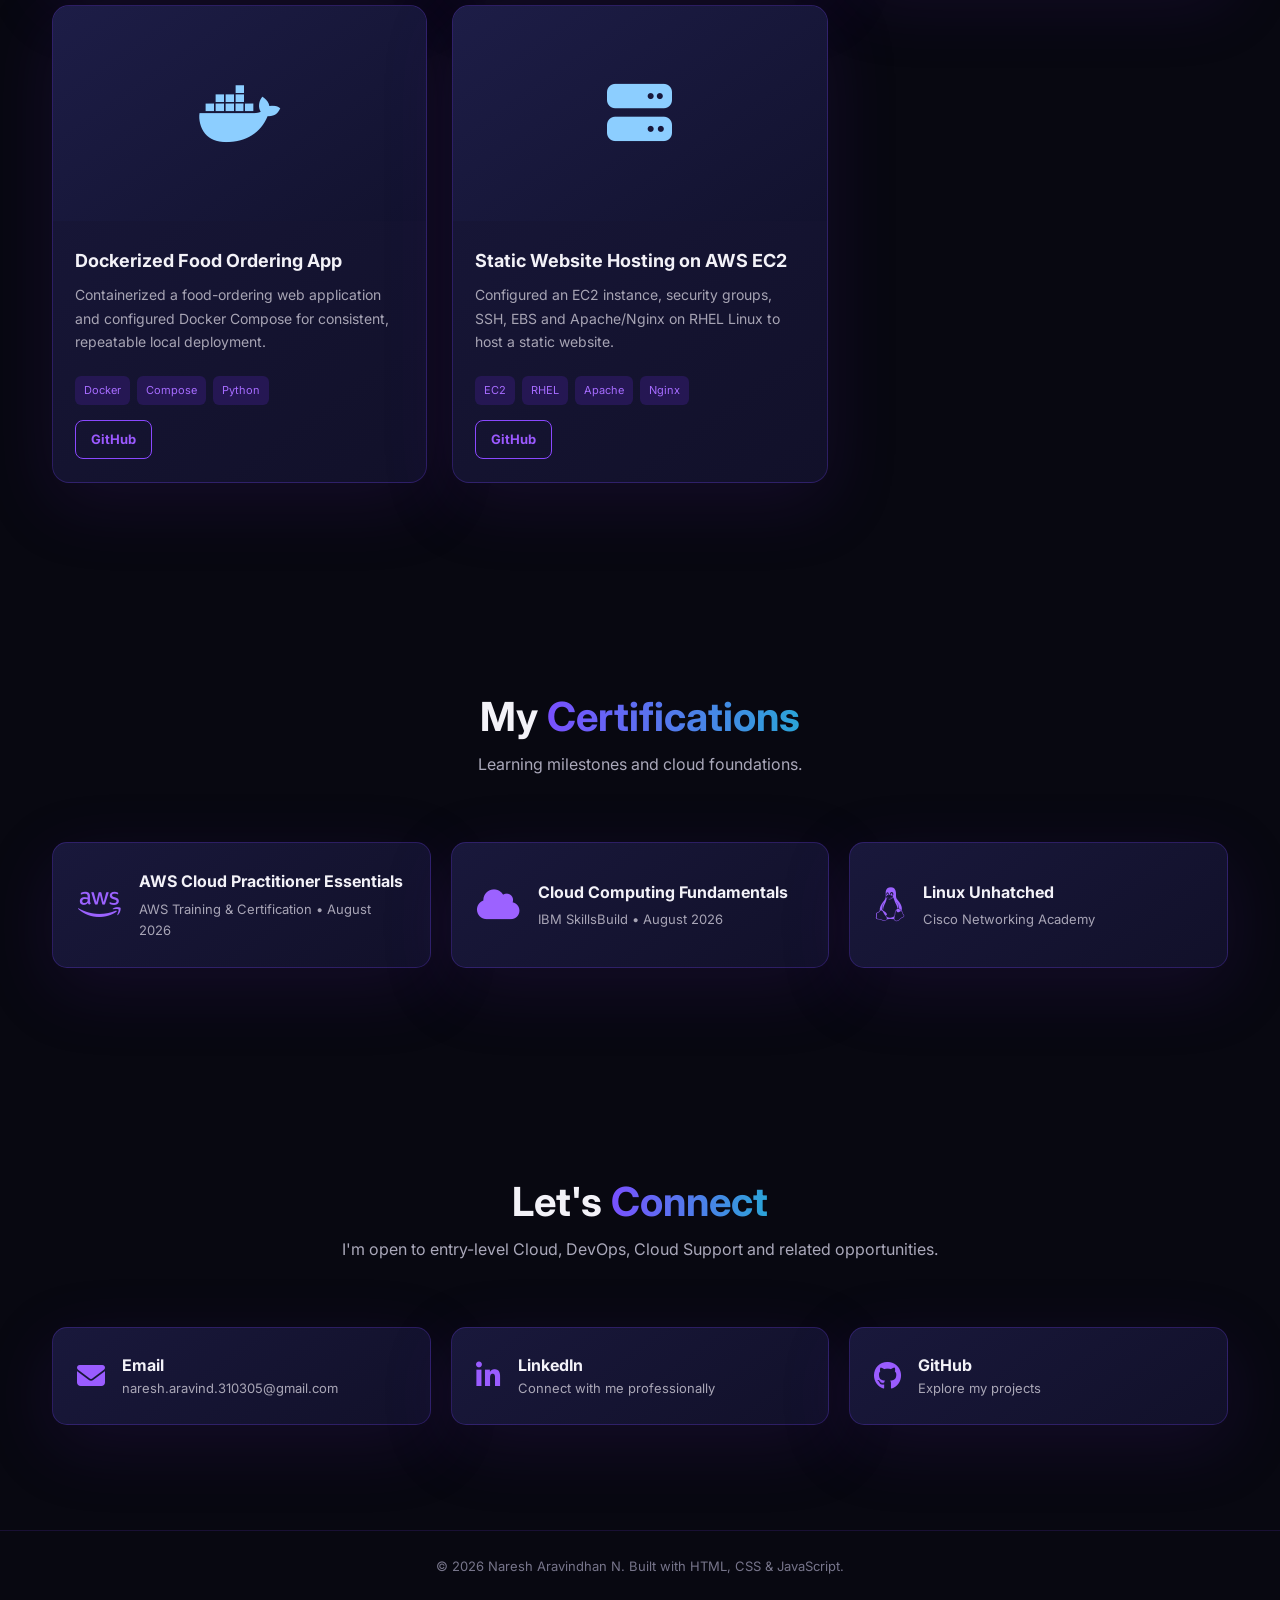
==== commit c423bdcc: "Update index.html" ====
--- a/index.html
+++ b/index.html
@@ -76,8 +76,10 @@
         <div class="orbit orbit-2"></div>
 
         <div class="profile-card">
+    <div class="profile-avatar">
         <img src="assets/photo.png" alt="Naresh Aravindhan">
-        </div>
+    </div>
+</div>
 
         <span class="floating-tag tag-1"><i class="fa-brands fa-aws"></i> AWS</span>
         <span class="floating-tag tag-2"><i class="fa-brands fa-docker"></i> Docker</span>
